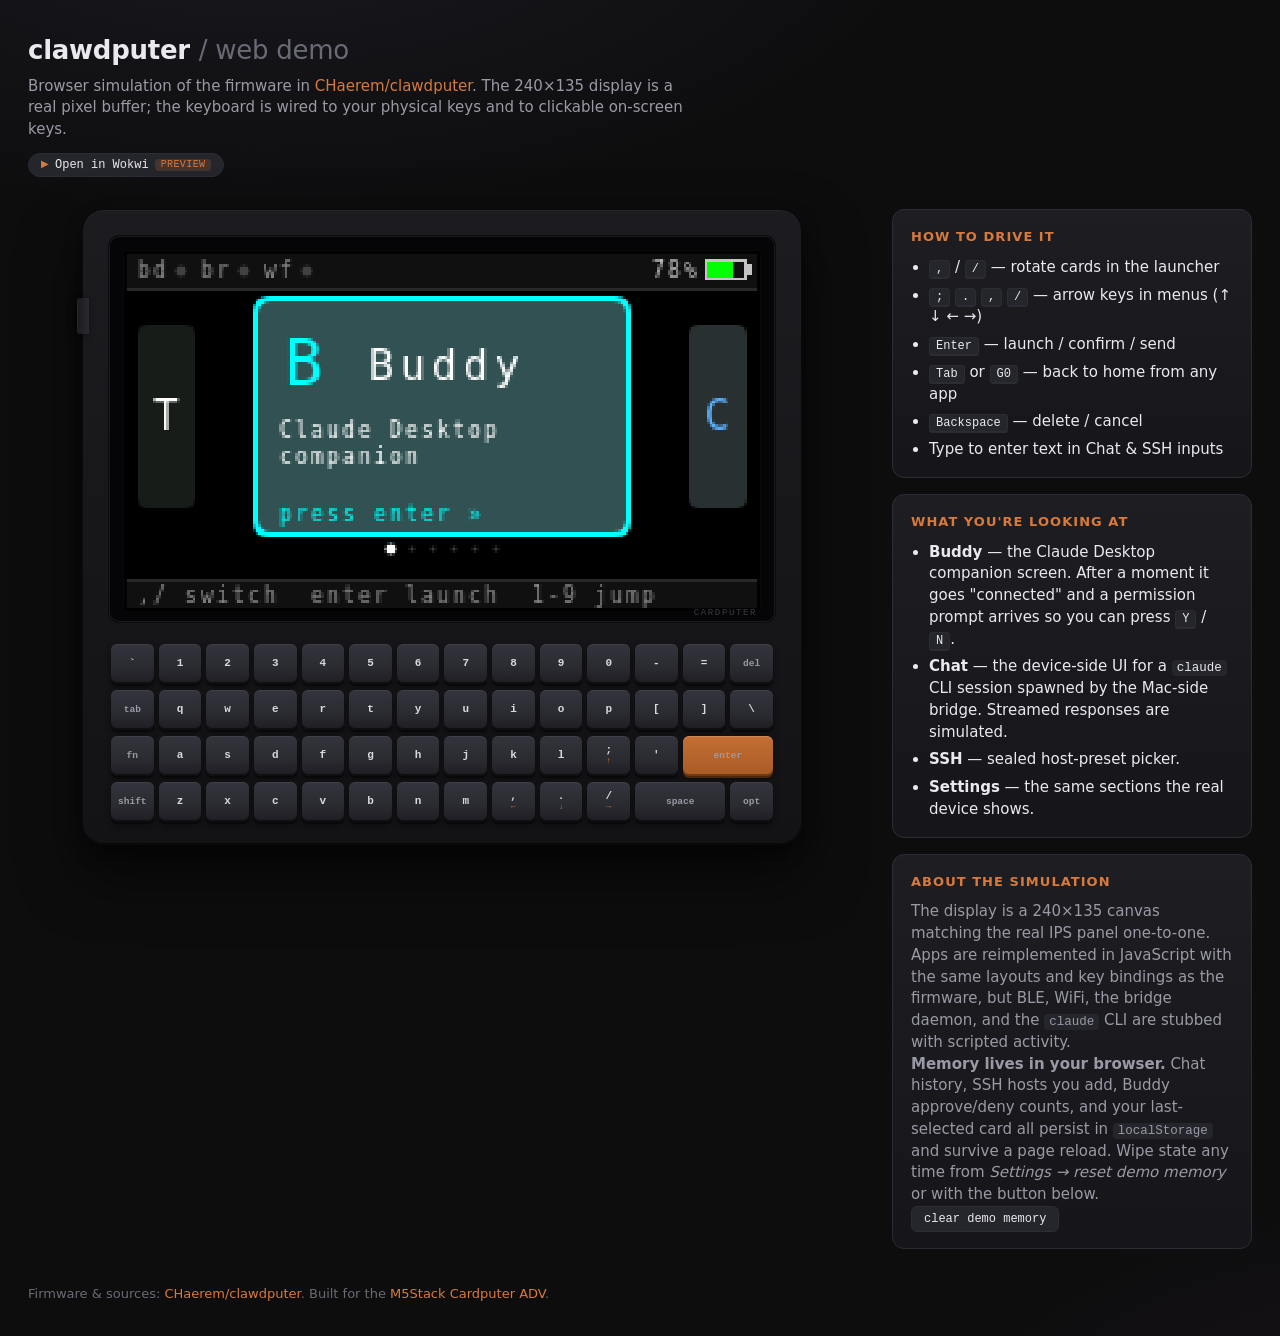
==== index.html @ b0c0bcf1 "deploy: Merge pull request #29 from CHaerem/claude/functional-demo-page-gm6bG 75ea021af0cdfd385f77d7" ====
<!doctype html>
<html lang="en">
<head>
  <meta charset="utf-8" />
  <meta name="viewport" content="width=device-width, initial-scale=1, viewport-fit=cover" />
  <title>clawdputer — Cardputer demo</title>
  <meta name="description" content="Browser preview of the clawdputer firmware running on the M5Stack Cardputer." />
  <meta name="theme-color" content="#0f0f10" />
  <link rel="stylesheet" href="styles.css" />
</head>
<body>
  <header class="page-head">
    <h1>clawdputer <span class="muted">/ web demo</span></h1>
    <p class="subtitle">
      Browser simulation of the firmware in
      <a href="https://github.com/CHaerem/clawdputer">CHaerem/clawdputer</a>.
      The 240&times;135 display is a real pixel buffer; the keyboard is wired
      to your physical keys and to clickable on-screen keys.
    </p>
    <p class="badges">
      <a class="badge wokwi"
         href="https://wokwi.com/github/CHaerem/clawdputer/tree/wokwi-firmware"
         title="Opens the latest main-branch firmware running in Wokwi's ESP32-S3 simulator. The wokwi-firmware orphan branch is force-pushed by CI after every firmware build (see .github/workflows/wokwi-publish.yml).">
        <span class="badge-icon">▶</span>
        Open in Wokwi
        <span class="badge-tag">preview</span>
      </a>
    </p>
  </header>

  <main class="stage">
    <div class="device" id="device" role="application" aria-label="Cardputer simulator">
      <div class="device-shell">
        <div class="g0" id="g0btn" title="G0 side button — returns to home"></div>

        <div class="screen-bezel">
          <div class="screen-glass">
            <canvas id="screen" width="240" height="135" aria-label="Cardputer display"></canvas>
          </div>
          <div class="brand">CARDPUTER</div>
        </div>

        <div class="keyboard" id="keyboard" aria-label="On-screen keyboard"></div>
      </div>
    </div>

    <aside class="sidebar">
      <section class="card">
        <h2>How to drive it</h2>
        <ul>
          <li><kbd>,</kbd> / <kbd>/</kbd> &mdash; rotate cards in the launcher</li>
          <li><kbd>;</kbd> <kbd>.</kbd> <kbd>,</kbd> <kbd>/</kbd> &mdash; arrow keys in menus (↑ ↓ ← →)</li>
          <li><kbd>Enter</kbd> &mdash; launch / confirm / send</li>
          <li><kbd>Tab</kbd> or <kbd>G0</kbd> &mdash; back to home from any app</li>
          <li><kbd>Backspace</kbd> &mdash; delete / cancel</li>
          <li>Type to enter text in Chat &amp; SSH inputs</li>
        </ul>
      </section>

      <section class="card">
        <h2>What you're looking at</h2>
        <ul class="apps-list">
          <li><strong>Buddy</strong> &mdash; the Claude Desktop companion screen. After a moment it goes "connected" and a permission prompt arrives so you can press <kbd>Y</kbd> / <kbd>N</kbd>.</li>
          <li><strong>Chat</strong> &mdash; the device-side UI for a <code>claude</code> CLI session spawned by the Mac-side bridge. Streamed responses are simulated.</li>
          <li><strong>SSH</strong> &mdash; sealed host-preset picker.</li>
          <li><strong>Settings</strong> &mdash; the same sections the real device shows.</li>
        </ul>
      </section>

      <section class="card subtle">
        <h2>About the simulation</h2>
        <p>
          The display is a 240&times;135 canvas matching the real IPS panel
          one-to-one. Apps are reimplemented in JavaScript with the same
          layouts and key bindings as the firmware, but BLE, WiFi, the bridge
          daemon, and the <code>claude</code> CLI are stubbed with scripted
          activity.
        </p>
        <p>
          <strong>Memory lives in your browser.</strong> Chat history, SSH
          hosts you add, Buddy approve/deny counts, and your last-selected
          card all persist in <code>localStorage</code> and survive a page
          reload. Wipe state any time from
          <em>Settings &rarr; reset demo memory</em> or with the button below.
        </p>
        <p>
          <button id="reset-memory" type="button" class="reset-btn">clear demo memory</button>
        </p>
      </section>
    </aside>
  </main>

  <footer class="page-foot">
    <p>
      Firmware &amp; sources: <a href="https://github.com/CHaerem/clawdputer">CHaerem/clawdputer</a>.
      Built for the <a href="https://docs.m5stack.com/en/core/Cardputer-Adv">M5Stack Cardputer ADV</a>.
    </p>
  </footer>

  <script src="app.js" type="module"></script>
</body>
</html>
---- styles.css ----
:root {
  --bg: #0d0d0e;
  --bg-soft: #16161a;
  --panel: #1d1d22;
  --panel-2: #25252c;
  --line: #2c2c34;
  --ink: #e9e9ee;
  --ink-dim: #9a9aa6;
  --ink-faint: #6a6a76;
  --accent: #d77a3d;       /* cardputer orange */
  --accent-soft: #6b3b1e;
  --key: #2a2a31;
  --key-top: #34343d;
  --key-shadow: #08080a;
  --key-text: #d8d8e0;
}

* { box-sizing: border-box; }

html, body {
  margin: 0;
  padding: 0;
  background:
    radial-gradient(1200px 600px at 20% -10%, #1b1b22 0%, transparent 60%),
    radial-gradient(900px 500px at 110% 110%, #1a1318 0%, transparent 55%),
    var(--bg);
  color: var(--ink);
  font: 15px/1.45 -apple-system, BlinkMacSystemFont, "Segoe UI", system-ui,
        Roboto, Helvetica, Arial, sans-serif;
  min-height: 100vh;
}

a { color: var(--accent); text-decoration: none; }
a:hover { text-decoration: underline; }

kbd {
  background: var(--panel-2);
  border: 1px solid var(--line);
  border-bottom-width: 2px;
  border-radius: 4px;
  padding: 1px 6px;
  font: 12px/1 ui-monospace, SFMono-Regular, Menlo, monospace;
  color: var(--ink);
}

code {
  font: 12.5px/1.4 ui-monospace, SFMono-Regular, Menlo, monospace;
  background: var(--panel-2);
  border-radius: 4px;
  padding: 1px 5px;
}

.page-head {
  max-width: 1280px;
  margin: 0 auto;
  padding: 32px 28px 8px;
}

.page-head h1 {
  margin: 0 0 6px;
  font-size: 26px;
  font-weight: 600;
  letter-spacing: -0.01em;
}
.page-head .muted { color: var(--ink-faint); font-weight: 400; }
.page-head .subtitle {
  margin: 0 0 12px;
  color: var(--ink-dim);
  max-width: 70ch;
}

.page-head .badges {
  margin: 0;
  display: flex;
  gap: 8px;
  flex-wrap: wrap;
}

.badge {
  display: inline-flex;
  align-items: center;
  gap: 6px;
  padding: 5px 12px;
  background: var(--panel-2);
  border: 1px solid var(--line);
  border-radius: 999px;
  color: var(--ink);
  font: 12px/1 ui-monospace, SFMono-Regular, Menlo, monospace;
  text-decoration: none;
  transition: background 100ms ease, border-color 100ms ease;
}
.badge:hover {
  background: var(--accent-soft);
  border-color: var(--accent);
  color: #fff;
  text-decoration: none;
}
.badge .badge-icon { color: var(--accent); font-size: 10px; }
.badge .badge-tag {
  background: rgba(215, 122, 61, 0.18);
  color: var(--accent);
  border-radius: 4px;
  padding: 1px 6px;
  font-size: 10px;
  text-transform: uppercase;
  letter-spacing: 0.04em;
}

.stage {
  max-width: 1280px;
  margin: 0 auto;
  padding: 24px 28px;
  display: grid;
  grid-template-columns: minmax(0, 1fr) 360px;
  gap: 36px;
  align-items: start;
}

@media (max-width: 980px) {
  .stage { grid-template-columns: 1fr; }
  .sidebar { order: 2; }
}

/* ── device ──────────────────────────────────────────────────────────────── */

.device {
  display: flex;
  justify-content: center;
}

.device-shell {
  --scale: 1;
  position: relative;
  width: calc(720px * var(--scale));
  background:
    linear-gradient(180deg, #1c1c20 0%, #131316 100%);
  border-radius: 22px;
  padding: 26px 26px 22px;
  box-shadow:
    0 1px 0 rgba(255,255,255,0.04) inset,
    0 -1px 0 rgba(0,0,0,0.6) inset,
    0 30px 60px rgba(0,0,0,0.55),
    0 8px 18px rgba(0,0,0,0.4);
  border: 1px solid #0a0a0c;
}

@media (max-width: 760px) {
  .device-shell { --scale: 0.78; }
}
@media (max-width: 560px) {
  .device-shell { --scale: 0.6; }
}

.g0 {
  position: absolute;
  left: -6px;
  top: 88px;
  width: 12px;
  height: 36px;
  background: linear-gradient(90deg, #1a1a1e, #2a2a30);
  border-radius: 4px 0 0 4px;
  box-shadow:
    inset 1px 0 0 rgba(255,255,255,0.06),
    -2px 2px 6px rgba(0,0,0,0.5);
  cursor: pointer;
}
.g0:active { background: linear-gradient(90deg, #111114, #1c1c20); }

.screen-bezel {
  background: #050507;
  border-radius: 10px;
  padding: 14px 14px 10px;
  margin-bottom: 18px;
  box-shadow:
    0 0 0 1px #0a0a0c,
    inset 0 0 0 1px #1a1a1f;
  position: relative;
}

.screen-glass {
  background: #000;
  border-radius: 4px;
  overflow: hidden;
  padding: 4px;
  box-shadow:
    inset 0 0 14px rgba(0,0,0,0.9),
    inset 0 0 0 1px #111;
}

#screen {
  display: block;
  width: 100%;
  aspect-ratio: 240 / 135;
  height: auto;
  image-rendering: pixelated;
  image-rendering: crisp-edges;
  background: #000;
}

.brand {
  position: absolute;
  right: 18px;
  bottom: 4px;
  font: 9px/1 ui-monospace, monospace;
  letter-spacing: 0.18em;
  color: #3a3a44;
}

/* ── keyboard ────────────────────────────────────────────────────────────── */

.keyboard {
  display: grid;
  grid-template-rows: repeat(4, 1fr);
  gap: 6px;
  padding: 4px 2px 0;
}

.kbd-row {
  display: grid;
  grid-template-columns: repeat(14, 1fr);
  gap: 5px;
}

.key {
  position: relative;
  appearance: none;
  border: 0;
  background: linear-gradient(180deg, var(--key-top) 0%, var(--key) 60%, #1d1d22 100%);
  color: var(--key-text);
  border-radius: 6px;
  padding: 9px 0 11px;
  font: 600 11px/1 ui-monospace, SFMono-Regular, Menlo, monospace;
  text-align: center;
  cursor: pointer;
  box-shadow:
    0 1px 0 rgba(255,255,255,0.06) inset,
    0 -2px 0 rgba(0,0,0,0.5) inset,
    0 2px 0 var(--key-shadow),
    0 3px 6px rgba(0,0,0,0.45);
  user-select: none;
  -webkit-user-select: none;
  transition: transform 30ms ease, box-shadow 30ms ease;
}

.key:hover { color: #fff; }
.key:active, .key.is-pressed {
  transform: translateY(1px);
  box-shadow:
    0 1px 0 rgba(255,255,255,0.04) inset,
    0 -1px 0 rgba(0,0,0,0.5) inset,
    0 1px 0 var(--key-shadow),
    0 1px 3px rgba(0,0,0,0.5);
  background: linear-gradient(180deg, #28282e 0%, #1f1f25 100%);
}

.key.wide { grid-column: span 2; }
.key.accent {
  color: #fff;
  background: linear-gradient(180deg, #c46f33 0%, #a85a25 100%);
  box-shadow:
    0 1px 0 rgba(255,255,255,0.18) inset,
    0 -2px 0 rgba(0,0,0,0.35) inset,
    0 2px 0 #4d2811,
    0 3px 6px rgba(0,0,0,0.5);
}
.key.modifier { color: var(--ink-dim); font-size: 9.5px; }

.key .sub {
  display: block;
  font-size: 8px;
  color: var(--accent);
  margin-top: 1px;
}

/* ── sidebar ─────────────────────────────────────────────────────────────── */

.sidebar { display: grid; gap: 16px; }

.card {
  background: linear-gradient(180deg, var(--panel) 0%, var(--bg-soft) 100%);
  border: 1px solid var(--line);
  border-radius: 12px;
  padding: 18px 18px 16px;
}

.card h2 {
  margin: 0 0 10px;
  font-size: 13px;
  text-transform: uppercase;
  letter-spacing: 0.08em;
  color: var(--accent);
  font-weight: 600;
}

.card ul {
  margin: 0;
  padding-left: 18px;
}
.card li + li { margin-top: 6px; }
.card.subtle { color: var(--ink-dim); }
.card.subtle p { margin: 0; }

.apps-list strong { color: var(--ink); }

.reset-btn {
  appearance: none;
  border: 1px solid var(--line);
  background: var(--panel-2);
  color: var(--ink);
  border-radius: 6px;
  padding: 6px 12px;
  font: 12px/1 ui-monospace, SFMono-Regular, Menlo, monospace;
  cursor: pointer;
  transition: background 100ms ease, border-color 100ms ease;
}
.reset-btn:hover {
  background: var(--accent-soft);
  border-color: var(--accent);
  color: #fff;
}

.page-foot {
  max-width: 1280px;
  margin: 0 auto;
  padding: 12px 28px 32px;
  color: var(--ink-faint);
  font-size: 13px;
}
.page-foot p { margin: 0; }
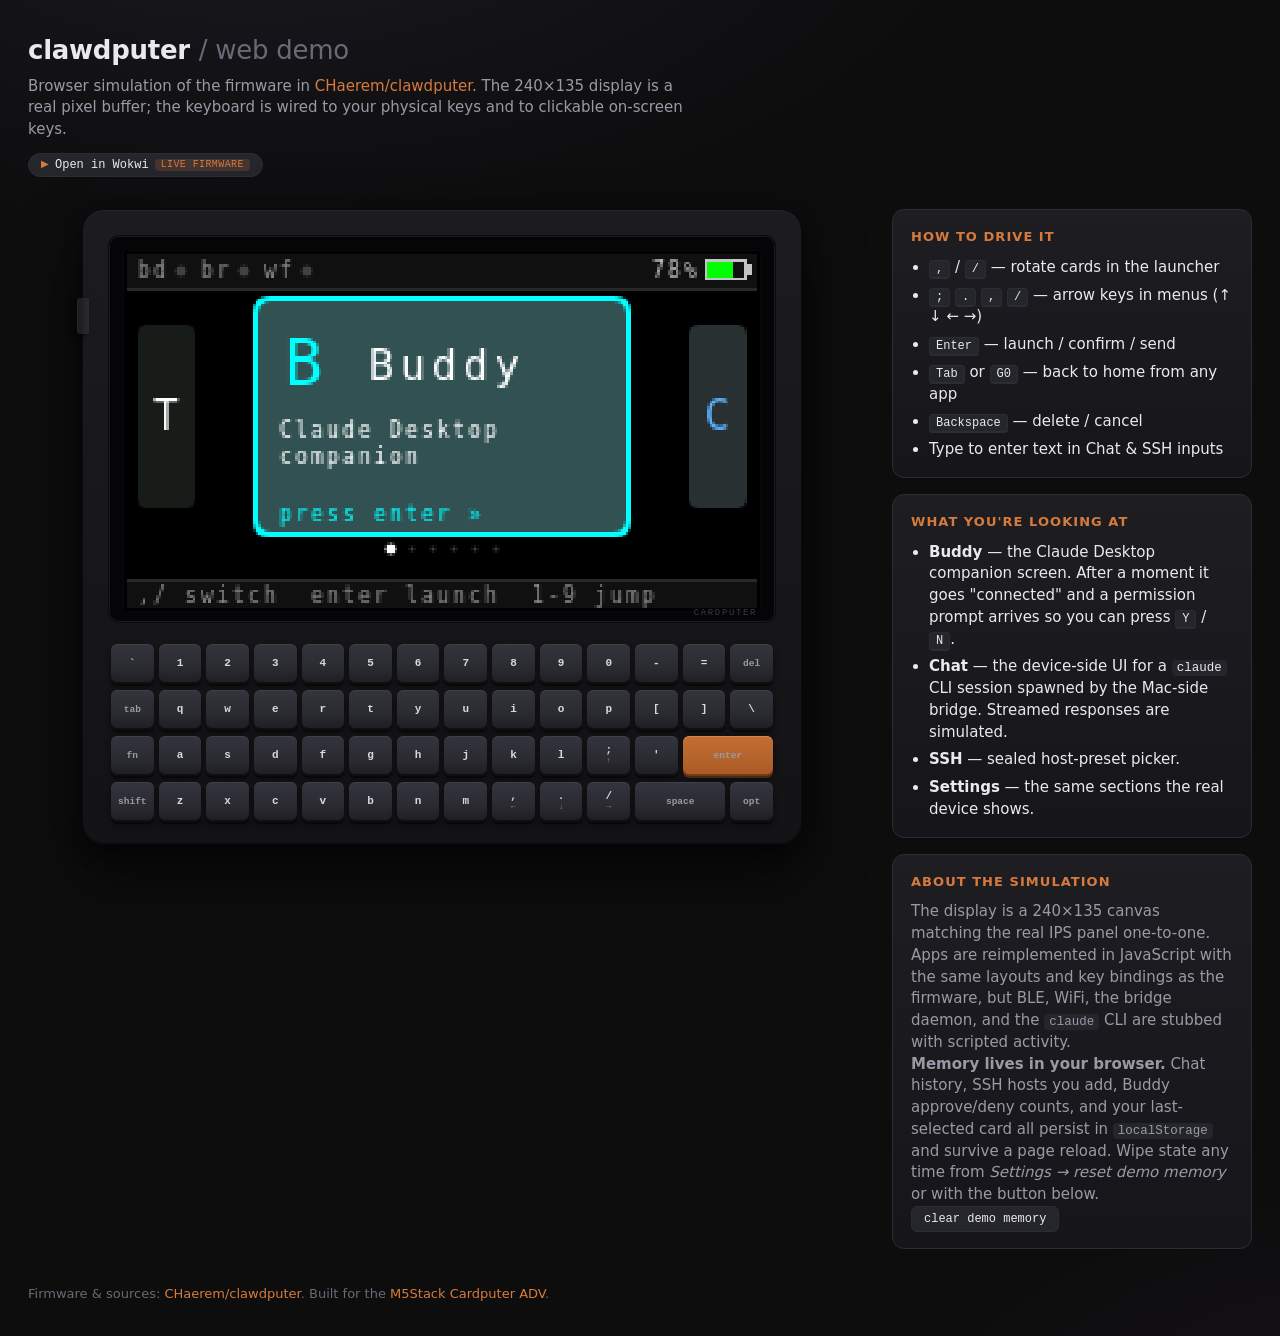
==== commit 8361a24c: "deploy: Wokwi: per-PR firmware previews + regression smoke test New wokwi-pr-publish workflow force-" ====
--- a/index.html
+++ b/index.html
@@ -20,10 +20,10 @@
     <p class="badges">
       <a class="badge wokwi"
          href="https://wokwi.com/github/CHaerem/clawdputer/tree/wokwi-firmware"
-         title="Opens the latest main-branch firmware running in Wokwi's ESP32-S3 simulator. The wokwi-firmware orphan branch is force-pushed by CI after every firmware build (see .github/workflows/wokwi-publish.yml).">
+         title="Boots the latest main firmware in Wokwi's ESP32-S3 simulator with the real Cardputer pinout (display SPI on GPIO 33–38, matrix keyboard on GPIO 8/9/11 + 3/4/5/6/7/13/15). The wokwi-firmware orphan branch is force-pushed after every main build; open PRs get their own wokwi-firmware-pr-N branch with a link posted to the PR.">
         <span class="badge-icon">▶</span>
         Open in Wokwi
-        <span class="badge-tag">preview</span>
+        <span class="badge-tag">live firmware</span>
       </a>
     </p>
   </header>
